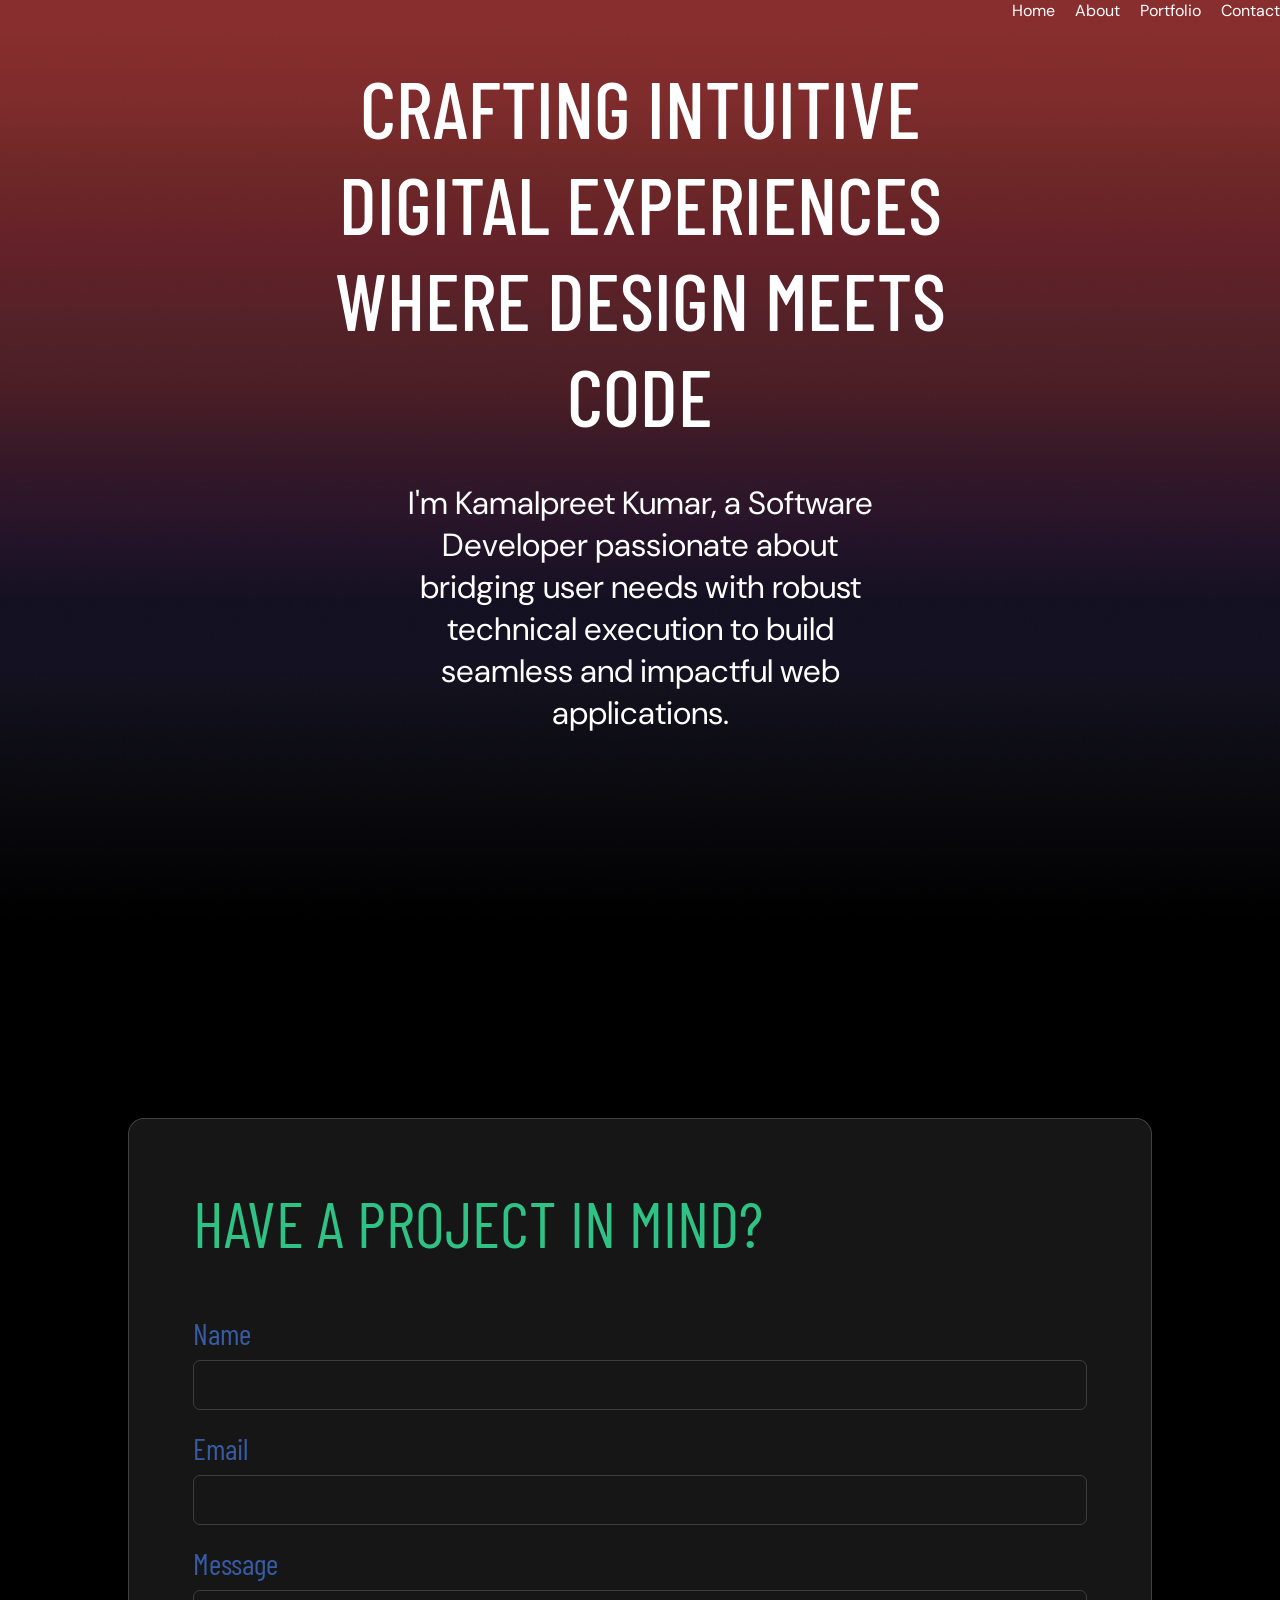
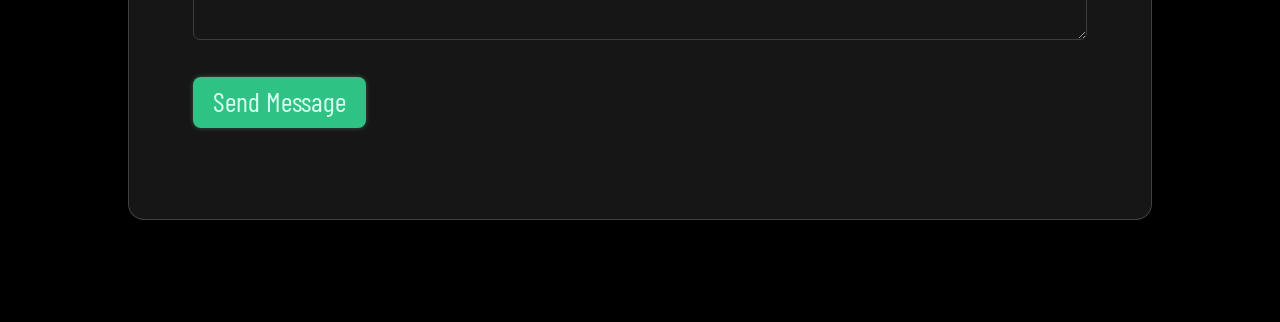
==== index.html @ 23b1e8e8 "Initial commit: Added Portfolio components" ====
<!DOCTYPE html>
<html lang="en">
    <head>
        <meta charset="UTF-8">
        <meta name="viewport" content="width=device-width, initial-scale=1.0">
        <title>Portfolio - Kamalpreet</title>

        <!-- Font Style -->
        <link rel="preconnect" href="https://fonts.googleapis.com">
        <link rel="preconnect" href="https://fonts.gstatic.com" crossorigin>
        <link href="https://fonts.googleapis.com/css2?family=Barlow+Condensed:ital,wght@0,100;0,200;0,300;0,400;0,500;0,600;0,700;0,800;0,900;1,100;1,200;1,300;1,400;1,500;1,600;1,700;1,800;1,900&display=swap" rel="stylesheet">

        <link rel="preconnect" href="https://fonts.googleapis.com">
        <link rel="preconnect" href="https://fonts.gstatic.com" crossorigin>
        <link href="https://fonts.googleapis.com/css2?family=DM+Sans:ital,opsz,wght@0,9..40,100..1000;1,9..40,100..1000&display=swap" rel="stylesheet">

        <link rel="stylesheet" href="style.css">

        
    </head>
    
    <body>

        <main class="top-section">
            <section class="navbar-wrapper">
                <nav>
                    <input type="checkbox" id="nav-toggle" class="nav-toggle">
                    <label for="nav-toggle" class="nav-button">
                    <span></span>
                    </label>

                    <ul class="nav-links">
                        <li><a class="links" href="#home">Home</a></li>
                        <li><a class="links" href="#about">About</a></li>
                        <li><a class="links" href="#portfolio">Portfolio</a></li>
                        <li><a class="links" href="contact.html">Contact</a></li>
                    </ul>
                </nav>
            </section>



            <section class="main-section text-color">
                <p class="heading-text">Crafting Intuitive Digital Experiences Where Design Meets Code</p>
                <p class="sub-text">I'm Kamalpreet Kumar, a Software Developer passionate about bridging user needs with robust technical execution to build seamless and impactful web applications.</p>
            </section>
        </main>

        <section class="glass-card">
            <p class="form-heading">HAVE A PROJECT IN MIND?</p>
            <form method="POST" class="form">
                    <div class="form-group">
                        <label for="user-name">Name</label>
                        <input type="text" id="user-name" name="user_name" required>
                    </div>

                    <div class="form-group">
                        <label for="user-email">Email</label>
                        <input type="email" id="user-email" name="user_email" required>
                    </div>

                    <div class="form-group">
                        <label for="user-message">Message</label>
                        <textarea id="user-message" name="user_message" rows="5" required></textarea>
                    </div>
                <button class="button" type="submit">Send Message</button>
            </form>
        </section>
        
    </body>

    <script>
        const contactForm = document.querySelector('.form');
        contactForm.addEventListener('submit', function(event) {
            event.preventDefault();
            alert('The form was submitted successfully!');
            contactForm.reset();
        });
    </script>
</html>
---- style.css ----
body{
    background-color: #000;
    font-family: "Barlow Condensed", sans-serif;
    font-weight: 400;
    font-style: normal;
    color:#fff;
    margin: 0;
}

.text-color{
    color:#fff;
    text-align: center;    
}

.top-section {   
    overflow: hidden;
    display: grid;
    background-image: url("images/header-background.png");
    background-size: cover;
}


.main-section {   
    display: grid;
    justify-items: center;
}

.heading-text{
    align-items: center;
    text-transform: uppercase;
    font-size: 5rem;
    font-weight: 500;
    padding: 3% 23%;
    margin:0;
}

.sub-text{
    font-family: "DM Sans", sans-serif;
    font-optical-sizing: auto;
    font-weight: 400;
    font-style: normal;
    font-size: 2rem;
    margin:0;
    padding:0% 30% 20% 30%;
}

.form-group{
    display: grid;
    padding:10px 0px;
}

.form{
    font-size: 30px;
}

.form-heading{
    font-size:65px;
    margin:0 0 5% 0;
    color:#2ec284;
}

.glass-card {
    margin:10% 10% 8% 10%;
    color:#375ba5;
    padding:5%;
    background: #161616;
    border-radius: 16px;
    box-shadow: 0 4px 30px rgba(0, 0, 0, 0.1);
    backdrop-filter: blur(5px);
    -webkit-backdrop-filter: blur(5px);
    border: 1px solid rgba(162, 162, 162, 0.308);
}

input[type="text"], 
input[type="email"], 
textarea,
select {
    width: 100%;
    padding: 6px 12px;
    border: 1px solid #3d3d3d;
    border-radius: 7px;
    background-color: #00000000;
    font-family: inherit;
    box-sizing: border-box;
    height: 50px;
    margin-top:1%;
    font-size: 28px;
    color:white;
}

select:focus,
input:focus, 
textarea:focus {
    border: 1px solid #555555;
    outline: none;
    box-shadow: 0 0 5px rgba(121, 121, 121, 0.3);
}

select option {
  padding: 10px;
  background-color: #313131;
  border-radius: 5px;
  border:none;
}

::placeholder{
    font-size: 24px;
    color:rgb(83, 83, 83);
}

.button{
    font-size:28px;
    margin:3% 0;
    color: #d8ffef;
    background-color: #2ec284;
    padding:7px 20px 10px 20px;
    border-radius: 8px;
    border:none;
    font-family: "Barlow Condensed", sans-serif;
    font-weight: 400;
    font-style: normal;
    box-shadow: 0 0 5px rgba(149, 238, 186, 0.3);
}

/* navbar */

nav {
    display: flex;
    justify-content: space-between;
    align-items: center;
}

.nav-links {
    display: flex;
    list-style: none;
    margin: 0;
    padding: 0;
}

.nav-links li {
    margin-left: 20px;
}

.nav-toggle {
    display: none;
}

.nav-links li a{
    font-family: "DM Sans", sans-serif !important;
    font-optical-sizing: auto;
    font-weight: 400;
    font-style: normal;
    font-size: 1rem;
    color:#fff;
    text-decoration-line: none;
  }

@media (max-width: 768px) {
  .nav-button {
    cursor: pointer;
    padding: 10px;
    display: block;
    font-weight: bold;
  }

  .nav-button::before {
    content: "Menu"; 
  }

  .nav-links {
    display: none; /* Hide links by default on mobile */
    flex-direction: column;
    width: 100%;
  }

  .nav-links li {
    margin: 10px 0;
  }

  .nav-links li a{
    font-family: "DM Sans", sans-serif !important;
    font-optical-sizing: auto;
    font-weight: 400;
    font-style: normal;
    font-size: 1rem;
    color:#fff;
    text-decoration-line: none;
  }


  .nav-toggle:checked ~ .nav-links {
    display: flex;
  }
}
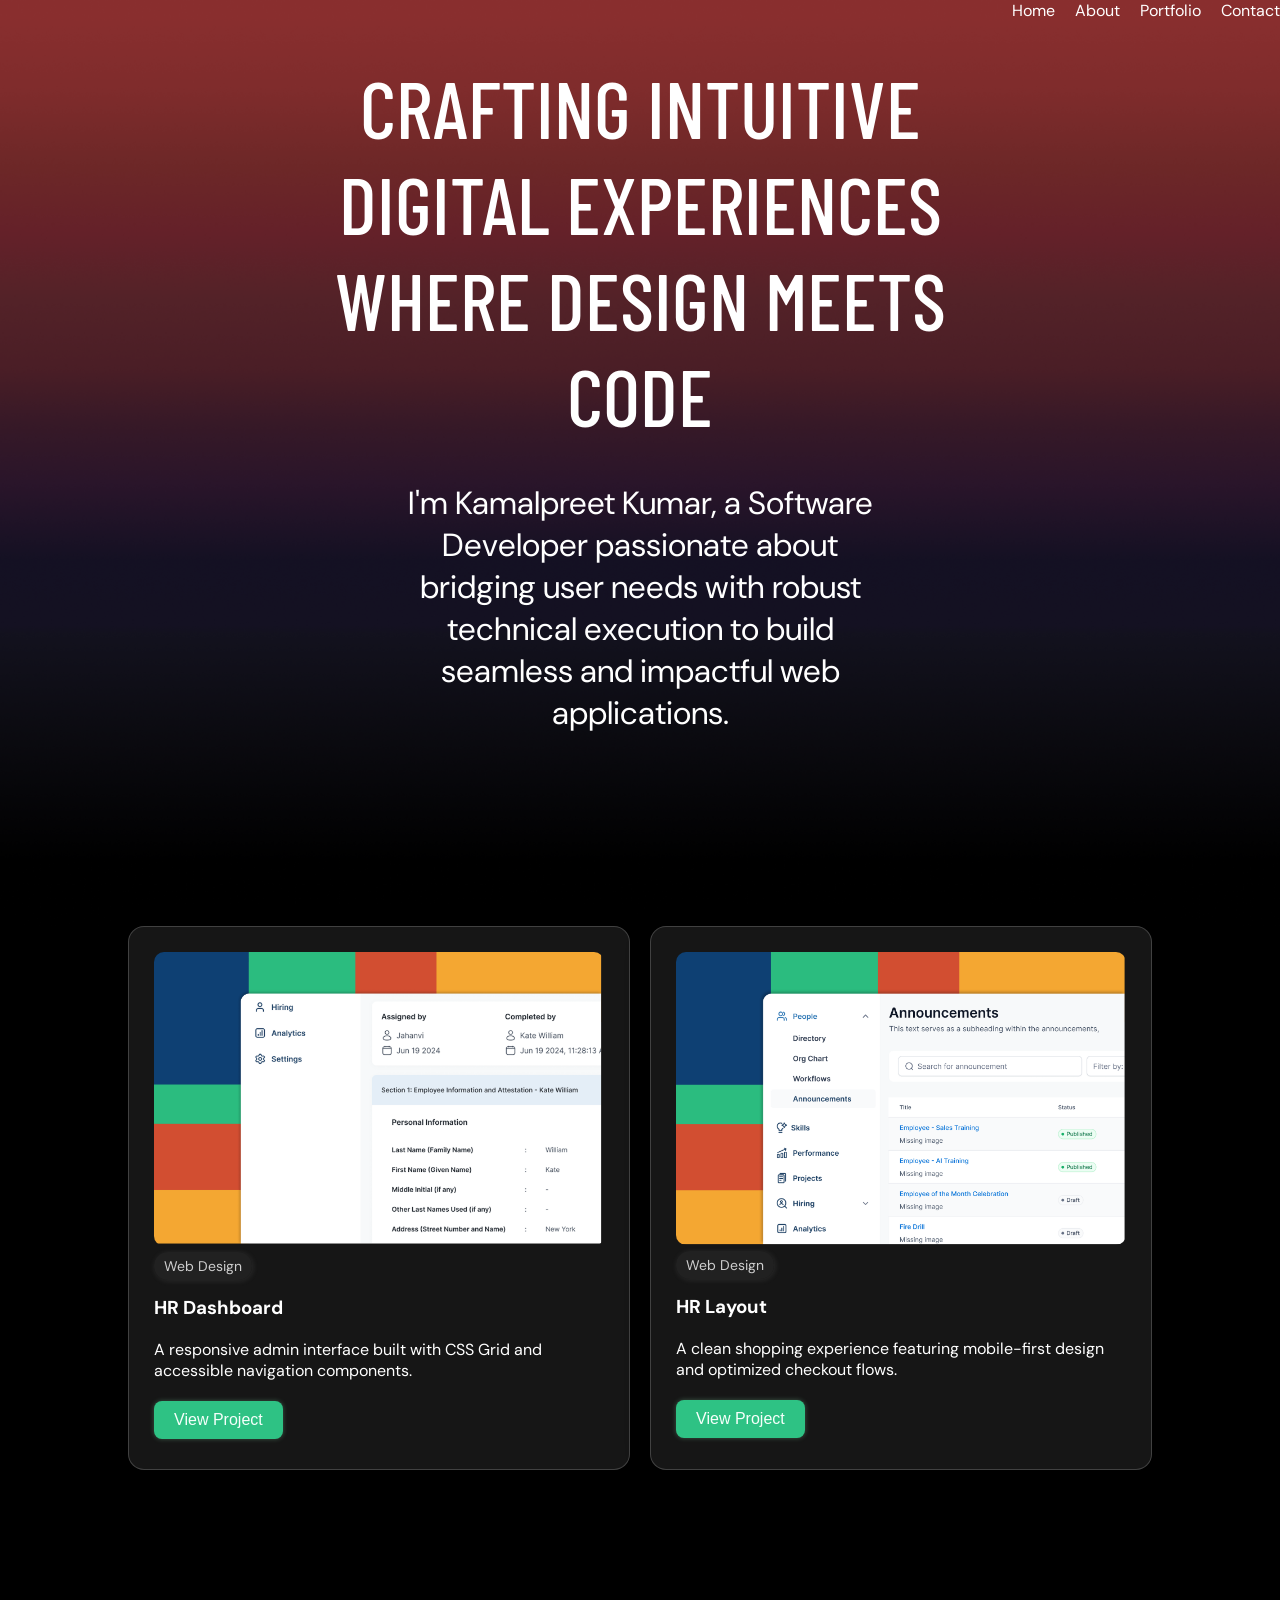
==== commit a2488a38: "Added the project cards" ====
--- a/index.html
+++ b/index.html
@@ -46,26 +46,31 @@
             </section>
         </main>
 
-        <section class="glass-card">
-            <p class="form-heading">HAVE A PROJECT IN MIND?</p>
-            <form method="POST" class="form">
-                    <div class="form-group">
-                        <label for="user-name">Name</label>
-                        <input type="text" id="user-name" name="user_name" required>
-                    </div>
+        <section class="project-cards">
+            <article class="project-card-glass">
+                <div class="card-image-container">
+                    <img class="card-images" src="images/card-image1.png" alt="Description of Project 1">
+                    <span class="category-badge">Web Design</span>
+                </div>
+                <div class="card-content">
+                    <h3>HR Dashboard</h3>
+                    <p>A responsive admin interface built with CSS Grid and accessible navigation components.</p>
+                    <button type="button" class="view-project-btn">View Project</button>
+                </div>
+            </article>
 
-                    <div class="form-group">
-                        <label for="user-email">Email</label>
-                        <input type="email" id="user-email" name="user_email" required>
-                    </div>
-
-                    <div class="form-group">
-                        <label for="user-message">Message</label>
-                        <textarea id="user-message" name="user_message" rows="5" required></textarea>
-                    </div>
-                <button class="button" type="submit">Send Message</button>
-            </form>
-        </section>
+            <article class="project-card-glass">
+                <div class="card-image-container">
+                    <img class="card-images" src="images/card-image2.png" alt="Description of Project 2">
+                    <span class="category-badge">Web Design</span>
+                </div>
+                <div class="card-content">
+                    <h3>HR Layout</h3>
+                    <p>A clean shopping experience featuring mobile-first design and optimized checkout flows.</p>
+                    <button type="button" class="view-project-btn">View Project</button>
+                </div>
+            </article>
+        </section>    
         
     </body>
 
--- a/style.css
+++ b/style.css
@@ -41,7 +41,7 @@
     font-style: normal;
     font-size: 2rem;
     margin:0;
-    padding:0% 30% 20% 30%;
+    padding:0% 30% 15% 30%;
 }
 
 .form-group{
@@ -76,7 +76,7 @@
 textarea,
 select {
     width: 100%;
-    padding: 6px 12px;
+    padding: 5px 12px;
     border: 1px solid #3d3d3d;
     border-radius: 7px;
     background-color: #00000000;
@@ -191,4 +191,63 @@
   .nav-toggle:checked ~ .nav-links {
     display: flex;
   }
+}
+
+.project-cards {
+    display: grid;
+    grid-template-columns: repeat(auto-fit, minmax(300px, 1fr));
+    gap: 20px;
+    margin:0 10% 15% 10%;
+}
+
+.project-card-glass {
+    padding:5%;
+    display: flex;
+    flex-direction: column;
+    background: #161616;
+    border-radius: 16px;
+    box-shadow: 0 4px 30px rgba(0, 0, 0, 0.1);
+    backdrop-filter: blur(5px);
+    -webkit-backdrop-filter: blur(5px);
+    border: 1px solid rgba(162, 162, 162, 0.308);
+    font-family: "DM Sans", sans-serif !important;
+    font-optical-sizing: auto;
+    font-weight: 400;
+    font-style: normal;
+    font-size: 1rem;
+    color:#fff;
+}
+
+.card-images{
+    border-radius: 10px;
+    margin-bottom: 2%;
+}
+
+.card-image-container img {
+    width: 100%;
+    display: block;
+}
+
+.category-badge{
+    padding:5px 10px;
+    background: #212121;
+    border-radius: 16px;
+    box-shadow: 1px 1px 5px 1px rgb(175 175 175 / 10%);
+    font-size: 14px;
+    color:#cfcfcf;
+    margin-bottom: 2%;
+
+}
+
+.view-project-btn{
+    font-size:1rem;
+    margin:1% 0;
+    color: #f6fffb;
+    background-color: #2ec284;
+    padding:10px 20px;
+    border-radius: 8px;
+    border:none;
+    font-style: normal;
+    box-shadow: 0 0 5px rgba(149, 238, 186, 0.3);
+
 }
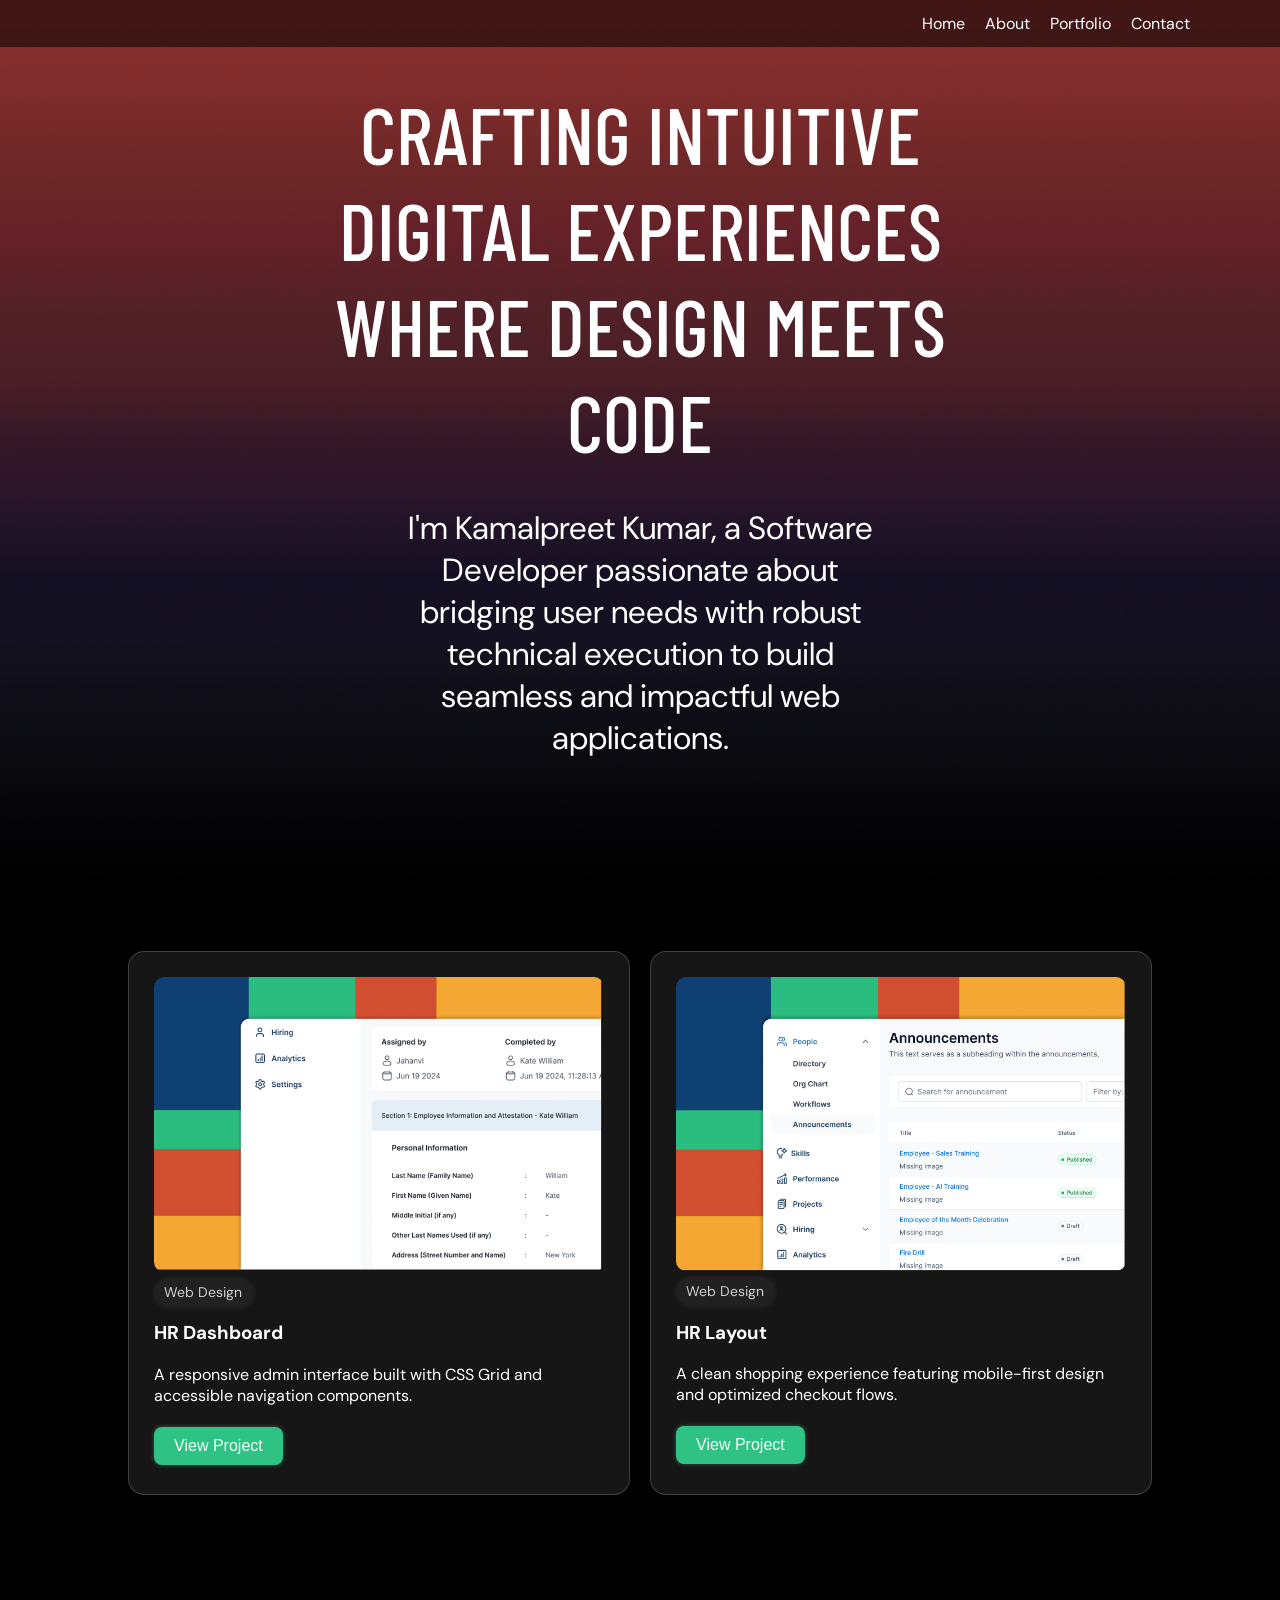
==== commit 9428ba53: "Fixed the navbar and added logo for responsiveness" ====
--- a/index.html
+++ b/index.html
@@ -30,7 +30,7 @@
                     </label>
 
                     <ul class="nav-links">
-                        <li><a class="links" href="#home">Home</a></li>
+                        <li><a class="links" href="index.html">Home</a></li>
                         <li><a class="links" href="#about">About</a></li>
                         <li><a class="links" href="#portfolio">Portfolio</a></li>
                         <li><a class="links" href="contact.html">Contact</a></li>
@@ -73,13 +73,4 @@
         </section>    
         
     </body>
-
-    <script>
-        const contactForm = document.querySelector('.form');
-        contactForm.addEventListener('submit', function(event) {
-            event.preventDefault();
-            alert('The form was submitted successfully!');
-            contactForm.reset();
-        });
-    </script>
 </html>
--- a/style.css
+++ b/style.css
@@ -164,8 +164,22 @@
   }
 
   .nav-button::before {
-    content: "Menu"; 
-  }
+    content: url('images/logo.png');
+  }
+
+  .nav-button::before {
+        content: ""; 
+        display: inline-block;
+        width: 60px;  
+        height: 60px;
+        margin-right: 8px;
+        
+        background-image: url('images/logo.png');
+        background-size: contain;
+        background-repeat: no-repeat;
+        background-position: center;
+        vertical-align: middle;
+}
 
   .nav-links {
     display: none; /* Hide links by default on mobile */
@@ -182,7 +196,7 @@
     font-optical-sizing: auto;
     font-weight: 400;
     font-style: normal;
-    font-size: 1rem;
+    font-size: 1.4rem;
     color:#fff;
     text-decoration-line: none;
   }
@@ -191,6 +205,11 @@
   .nav-toggle:checked ~ .nav-links {
     display: flex;
   }
+}
+
+.navbar-wrapper{
+    background-color: #00000087;
+    padding: 1% 7%;
 }
 
 .project-cards {
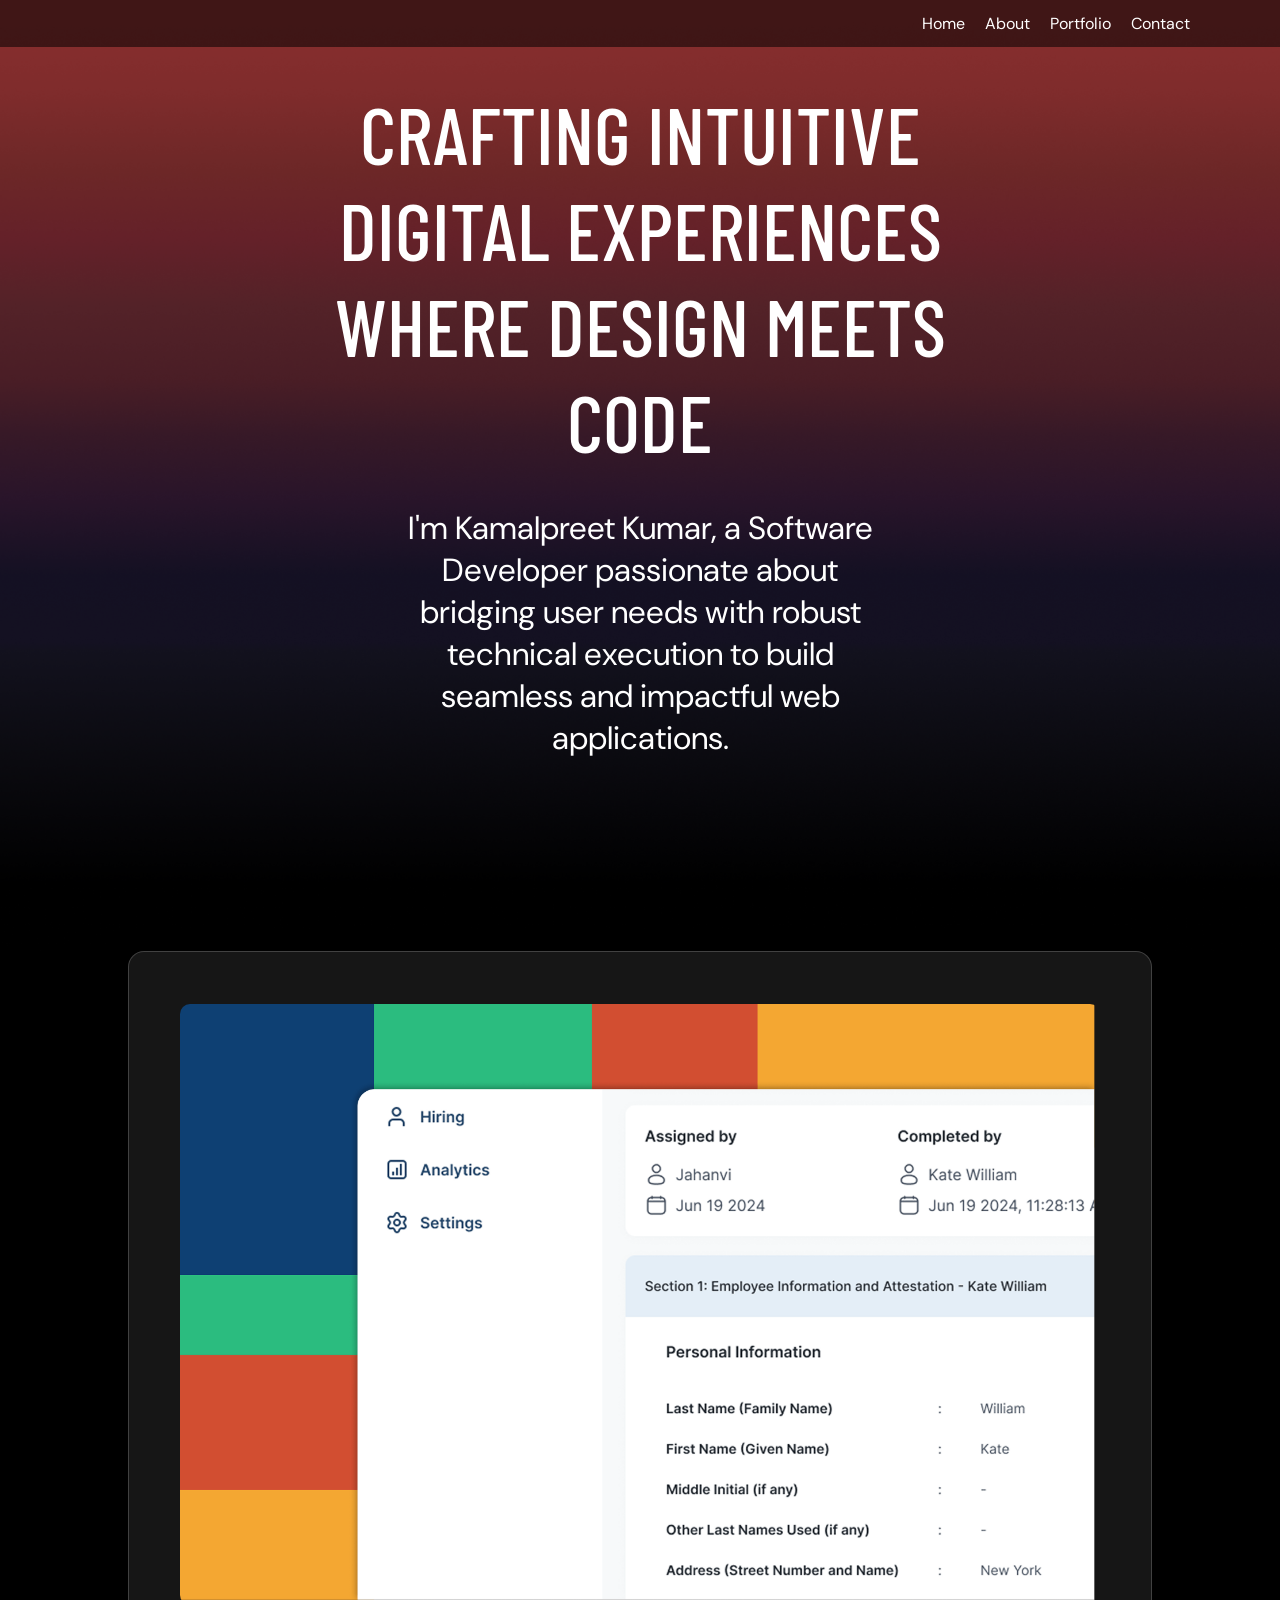
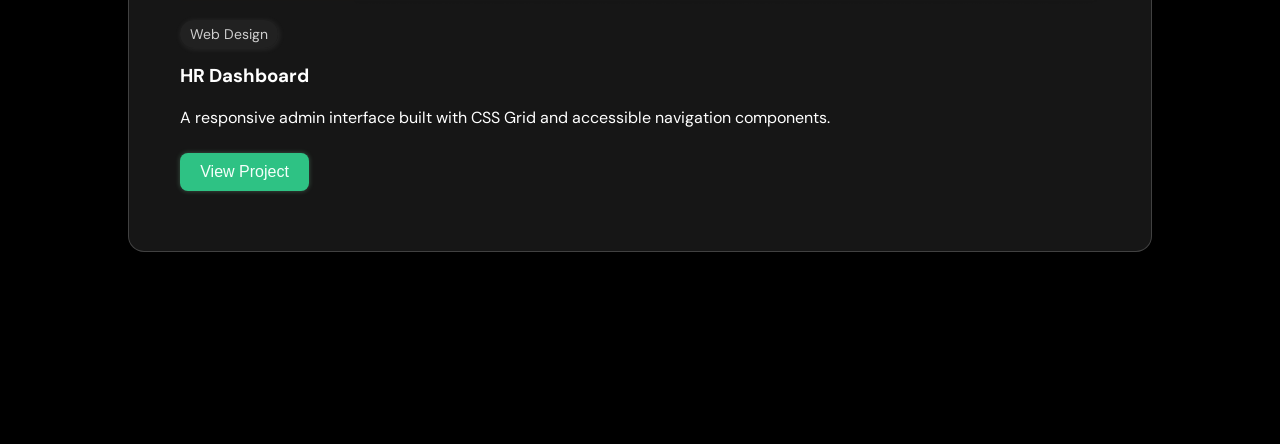
==== commit bcc2f9be: "Created a javascript array with projects" ====
--- a/index.html
+++ b/index.html
@@ -15,6 +15,7 @@
         <link href="https://fonts.googleapis.com/css2?family=DM+Sans:ital,opsz,wght@0,9..40,100..1000;1,9..40,100..1000&display=swap" rel="stylesheet">
 
         <link rel="stylesheet" href="style.css">
+        <script src="script.js" defer></script>
 
         
     </head>
@@ -46,7 +47,7 @@
             </section>
         </main>
 
-        <section class="project-cards">
+        <section id="project-list" class="project-cards">
             <article class="project-card-glass">
                 <div class="card-image-container">
                     <img class="card-images" src="images/card-image1.png" alt="Description of Project 1">
@@ -59,17 +60,6 @@
                 </div>
             </article>
 
-            <article class="project-card-glass">
-                <div class="card-image-container">
-                    <img class="card-images" src="images/card-image2.png" alt="Description of Project 2">
-                    <span class="category-badge">Web Design</span>
-                </div>
-                <div class="card-content">
-                    <h3>HR Layout</h3>
-                    <p>A clean shopping experience featuring mobile-first design and optimized checkout flows.</p>
-                    <button type="button" class="view-project-btn">View Project</button>
-                </div>
-            </article>
         </section>    
         
     </body>
--- a/style.css
+++ b/style.css
@@ -60,7 +60,7 @@
 }
 
 .glass-card {
-    margin:10% 10% 8% 10%;
+    margin:4% 10% 8% 10%;
     color:#375ba5;
     padding:5%;
     background: #161616;
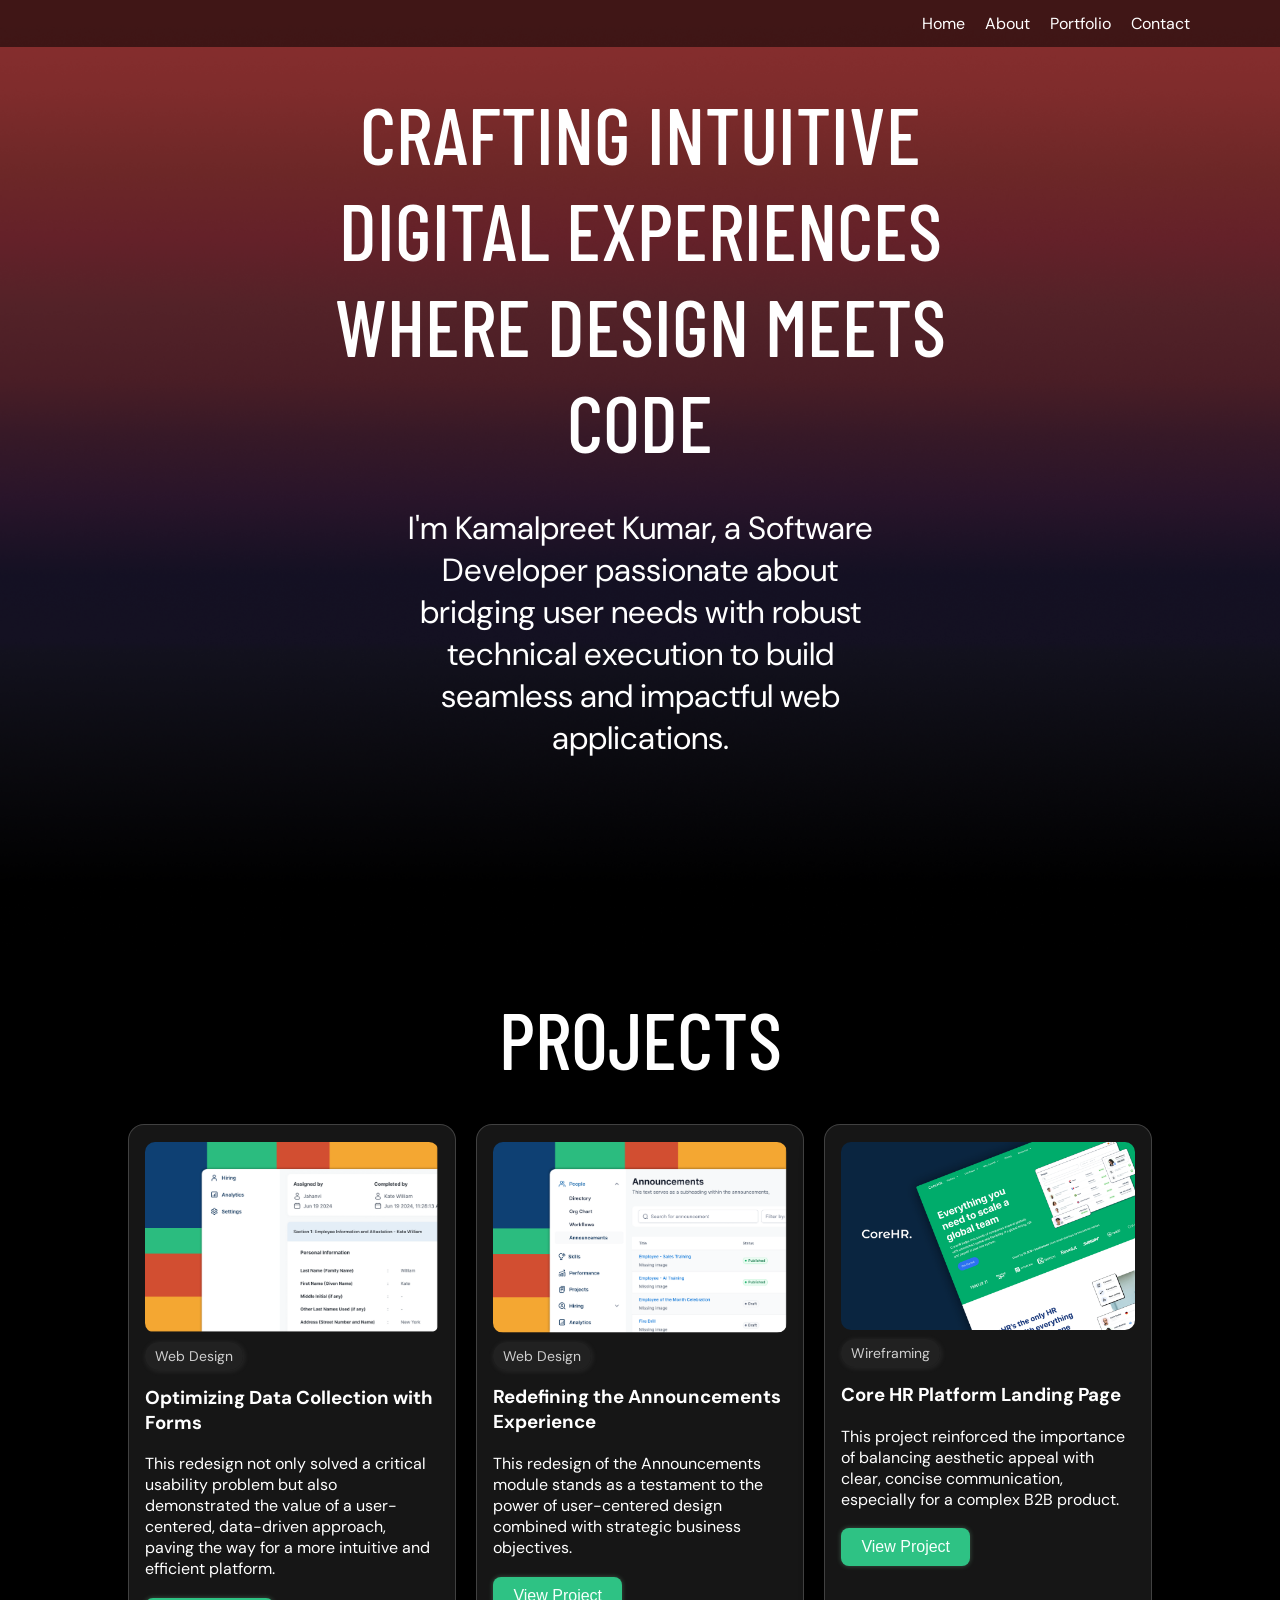
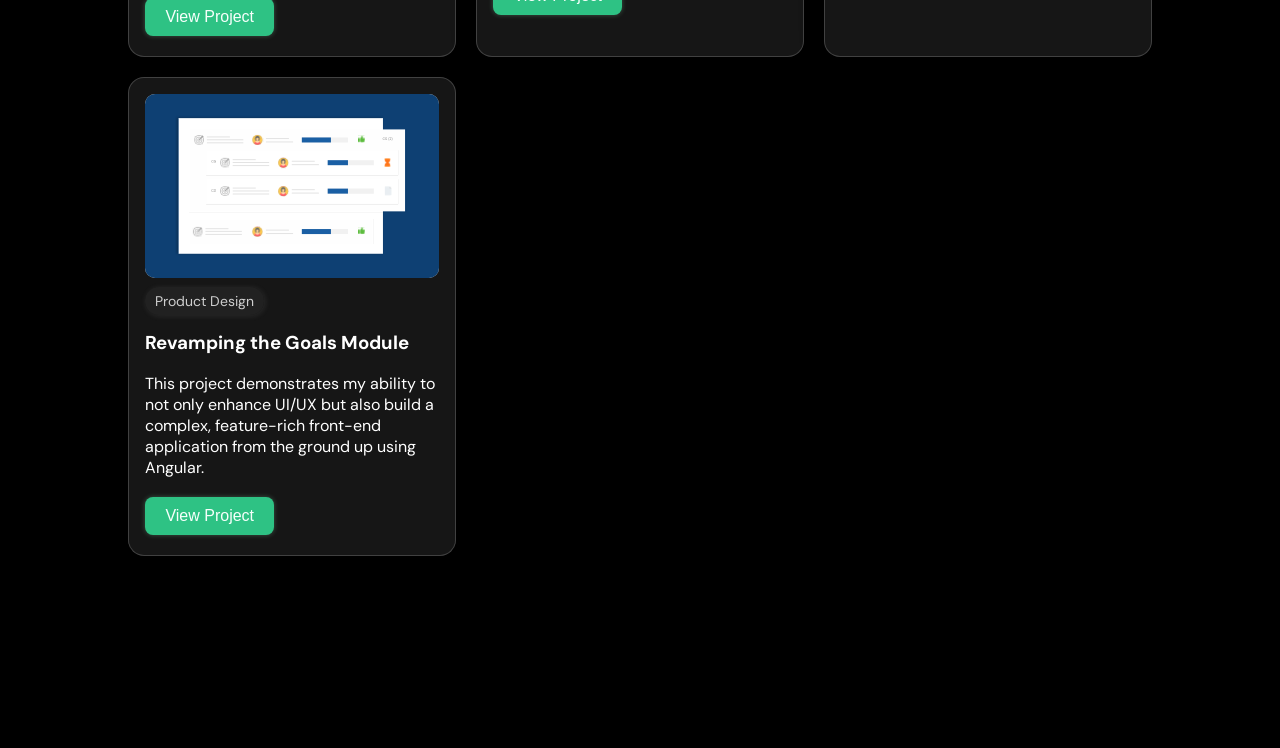
==== commit 1c9657d8: "Made the project cards dynamic" ====
--- a/index.html
+++ b/index.html
@@ -47,19 +47,9 @@
             </section>
         </main>
 
+
+        <p class="heading-text" style="text-align: center;">PROJECTS</p>
         <section id="project-list" class="project-cards">
-            <article class="project-card-glass">
-                <div class="card-image-container">
-                    <img class="card-images" src="images/card-image1.png" alt="Description of Project 1">
-                    <span class="category-badge">Web Design</span>
-                </div>
-                <div class="card-content">
-                    <h3>HR Dashboard</h3>
-                    <p>A responsive admin interface built with CSS Grid and accessible navigation components.</p>
-                    <button type="button" class="view-project-btn">View Project</button>
-                </div>
-            </article>
-
         </section>    
         
     </body>
--- a/style.css
+++ b/style.css
@@ -239,7 +239,7 @@
 
 .card-images{
     border-radius: 10px;
-    margin-bottom: 2%;
+    margin-bottom: 4%;
 }
 
 .card-image-container img {
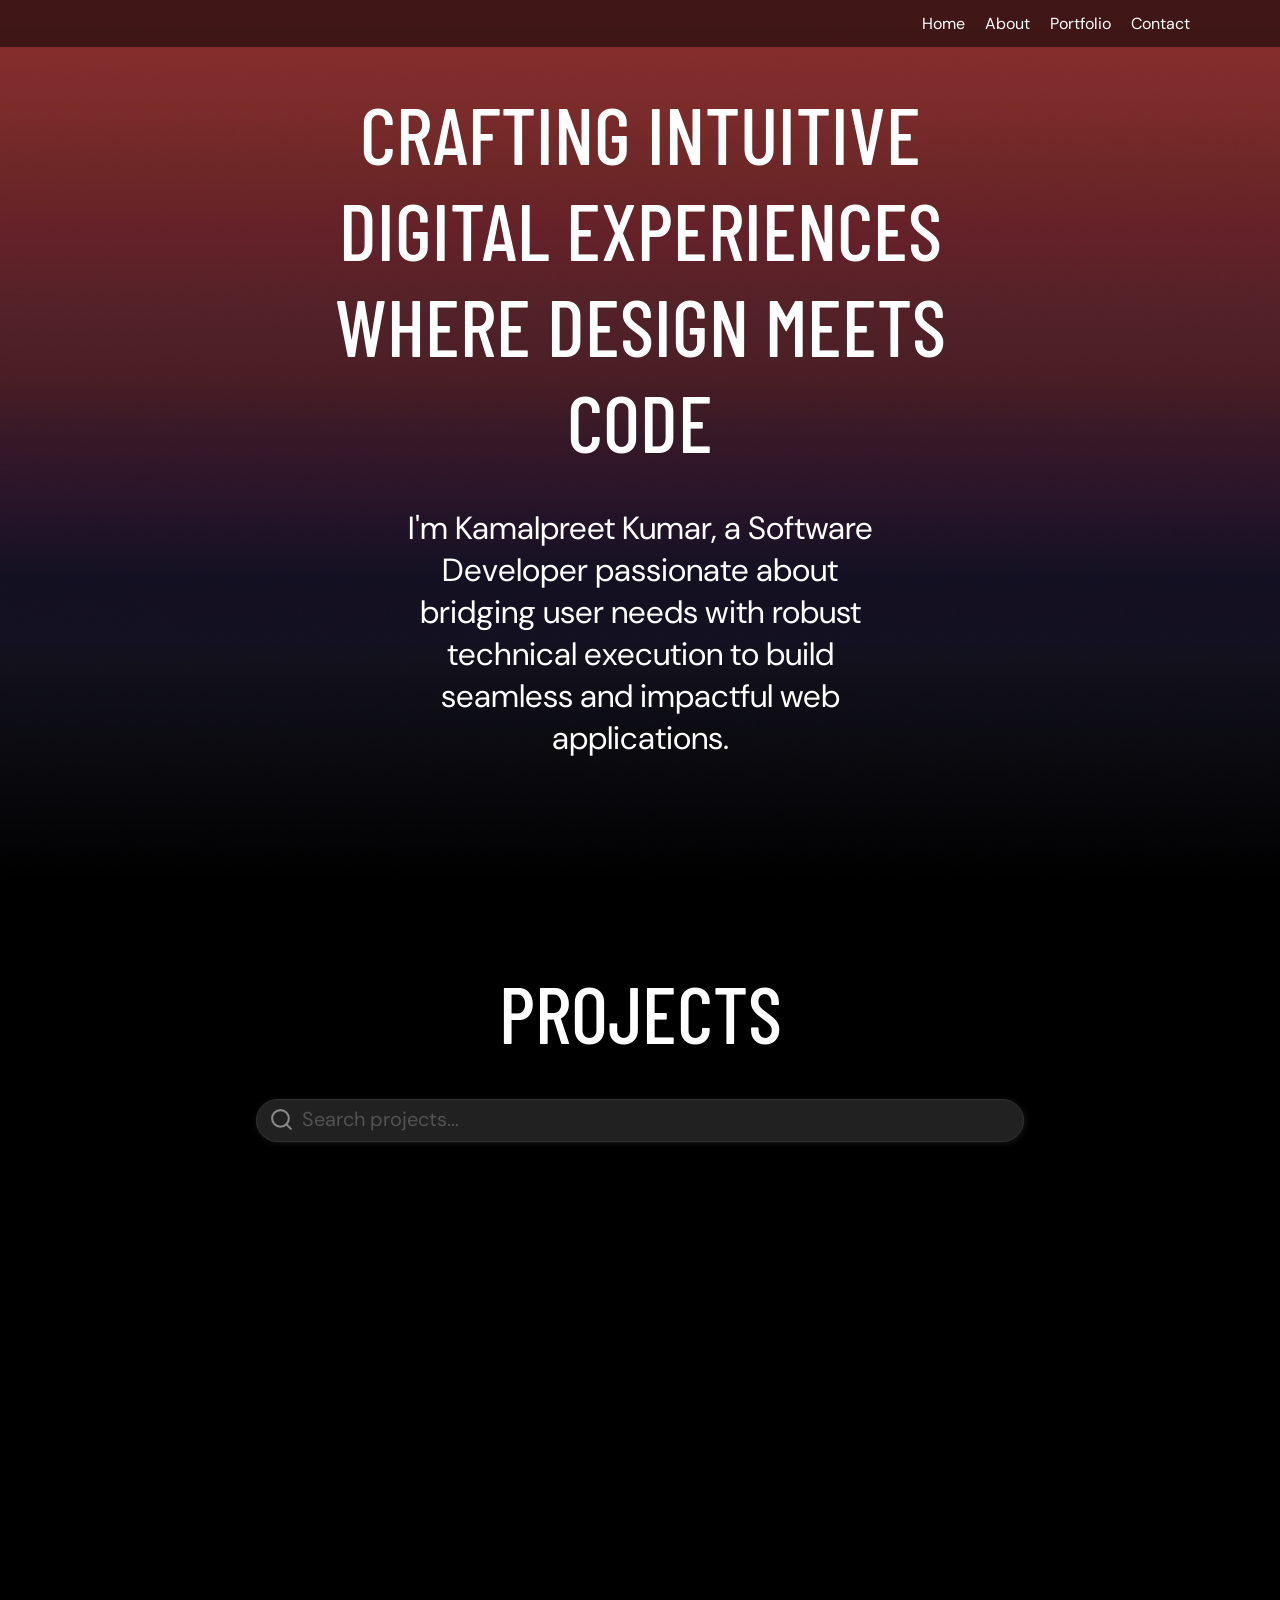
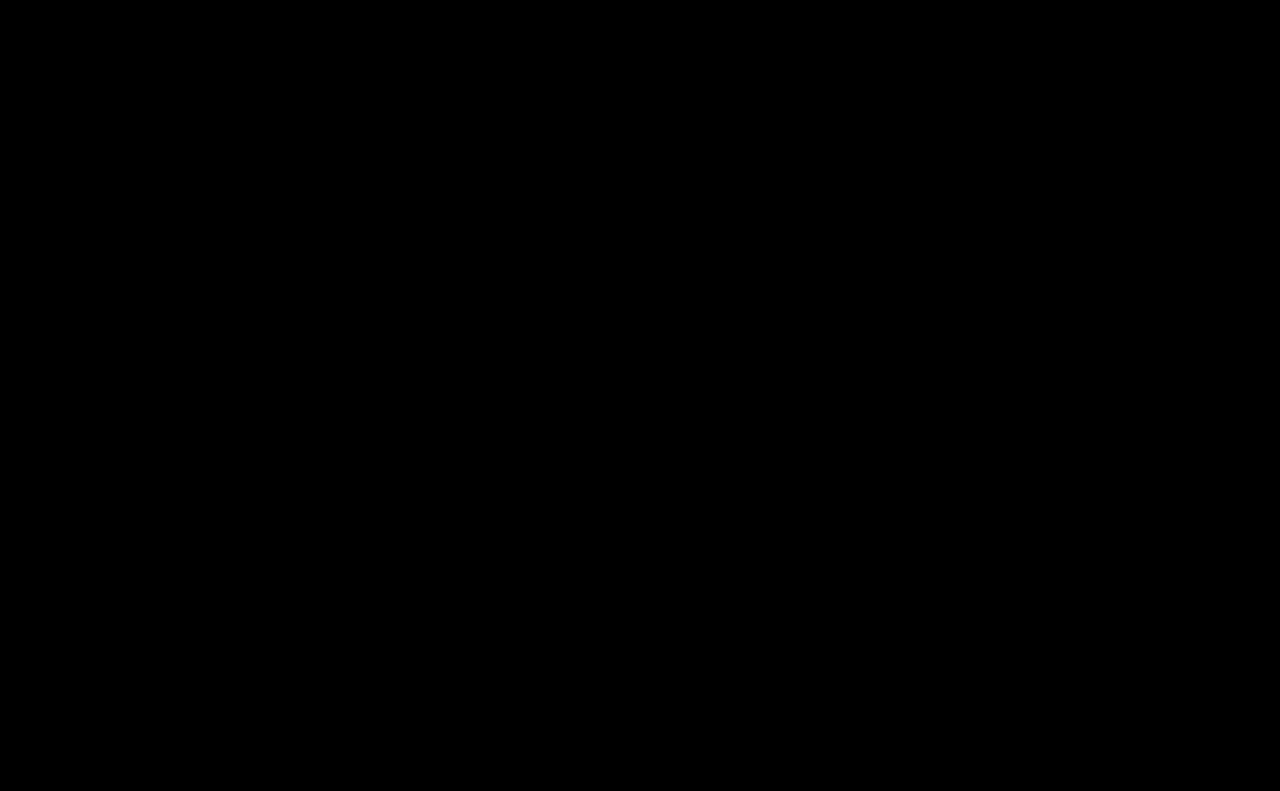
==== commit 576b2946: "Added search bar" ====
--- a/index.html
+++ b/index.html
@@ -48,9 +48,19 @@
         </main>
 
 
-        <p class="heading-text" style="text-align: center;">PROJECTS</p>
-        <section id="project-list" class="project-cards">
-        </section>    
+        <section>
+            <p class="project-heading-text" style="text-align: center;">PROJECTS</p>  
+            <div class="search-container">
+                <svg class="search-icon" xmlns="http://www.w3.org/2000/svg" width="25" height="25" viewBox="0 0 24 24" fill="none" stroke="currentColor" stroke-width="2" stroke-linecap="round" stroke-linejoin="round">
+                    <circle cx="11" cy="11" r="8"></circle>
+                    <line x1="21" y1="21" x2="16.65" y2="16.65"></line>
+                </svg>
+                <input type="text" id="search-project" class="search-projects" placeholder="Search projects...">
+            </div>  
+        </section>
+
+
+        <section id="project-list" class="project-cards"></section>    
         
     </body>
 </html>
--- a/style.css
+++ b/style.css
@@ -31,6 +31,15 @@
     font-size: 5rem;
     font-weight: 500;
     padding: 3% 23%;
+    margin:0;
+}
+
+.project-heading-text{
+    align-items: center;
+    text-transform: uppercase;
+    font-size: 5rem;
+    font-weight: 500;
+    padding: 1% 10%;
     margin:0;
 }
 
@@ -71,7 +80,7 @@
     border: 1px solid rgba(162, 162, 162, 0.308);
 }
 
-input[type="text"], 
+.form input[type="text"], 
 input[type="email"], 
 textarea,
 select {
@@ -104,7 +113,7 @@
 }
 
 ::placeholder{
-    font-size: 24px;
+    font-size: 20px;
     color:rgb(83, 83, 83);
 }
 
@@ -258,6 +267,26 @@
 
 }
 
+.search-projects{
+    padding:10px 20px 10px 45px;
+    background: #212121;
+    border-radius: 30px;
+    border: #333 0.2px solid;
+    box-shadow: 1px 1px 5px 1px rgb(175 175 175 / 10%);
+    font-size: 16px;
+    color:#cfcfcf;
+    width: -webkit-fill-available;
+    font-family: "DM Sans", sans-serif !important;
+}
+
+.search-icon {
+    position: absolute;
+    left: 21%;
+    margin-top:8px; 
+    color: #888;
+    pointer-events: none;
+}    
+
 .view-project-btn{
     font-size:1rem;
     margin:1% 0;
@@ -269,4 +298,8 @@
     font-style: normal;
     box-shadow: 0 0 5px rgba(149, 238, 186, 0.3);
 
+}
+
+.search-container{
+    margin: 2% 20%;
 }
